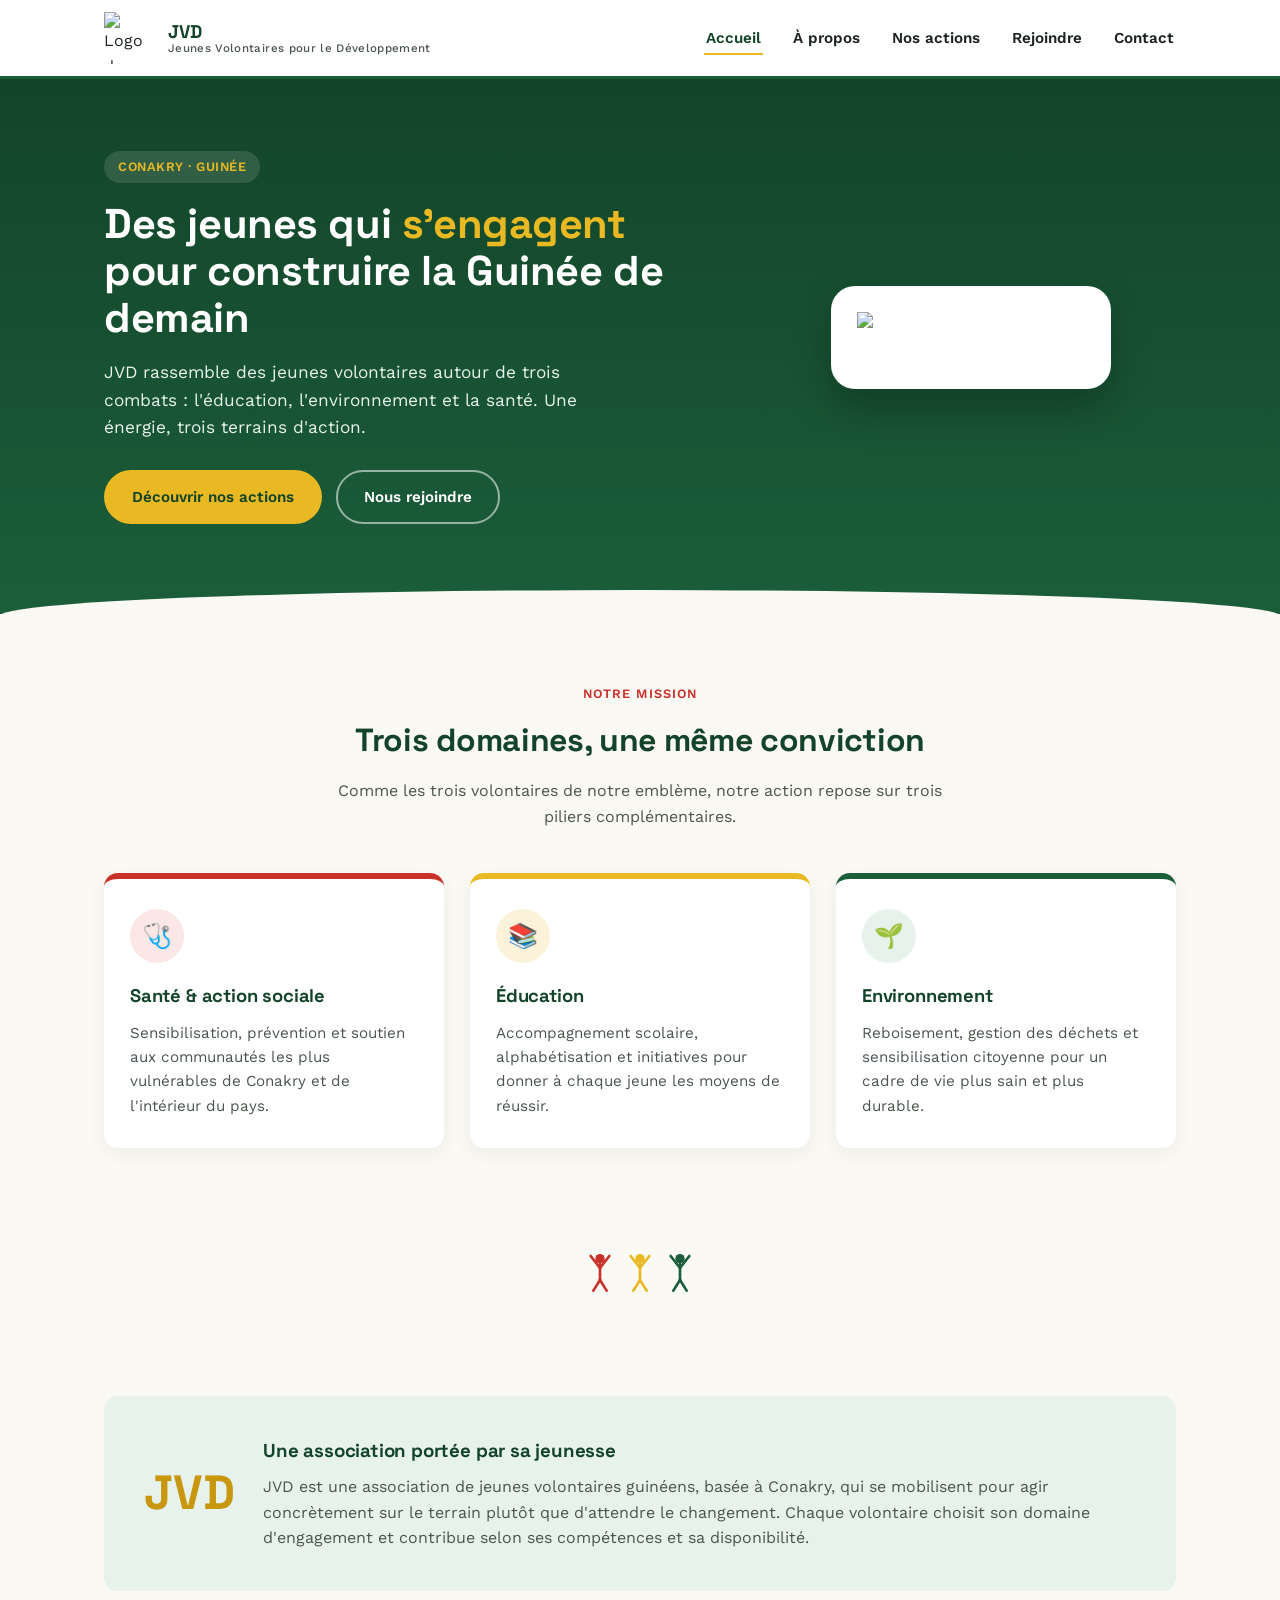
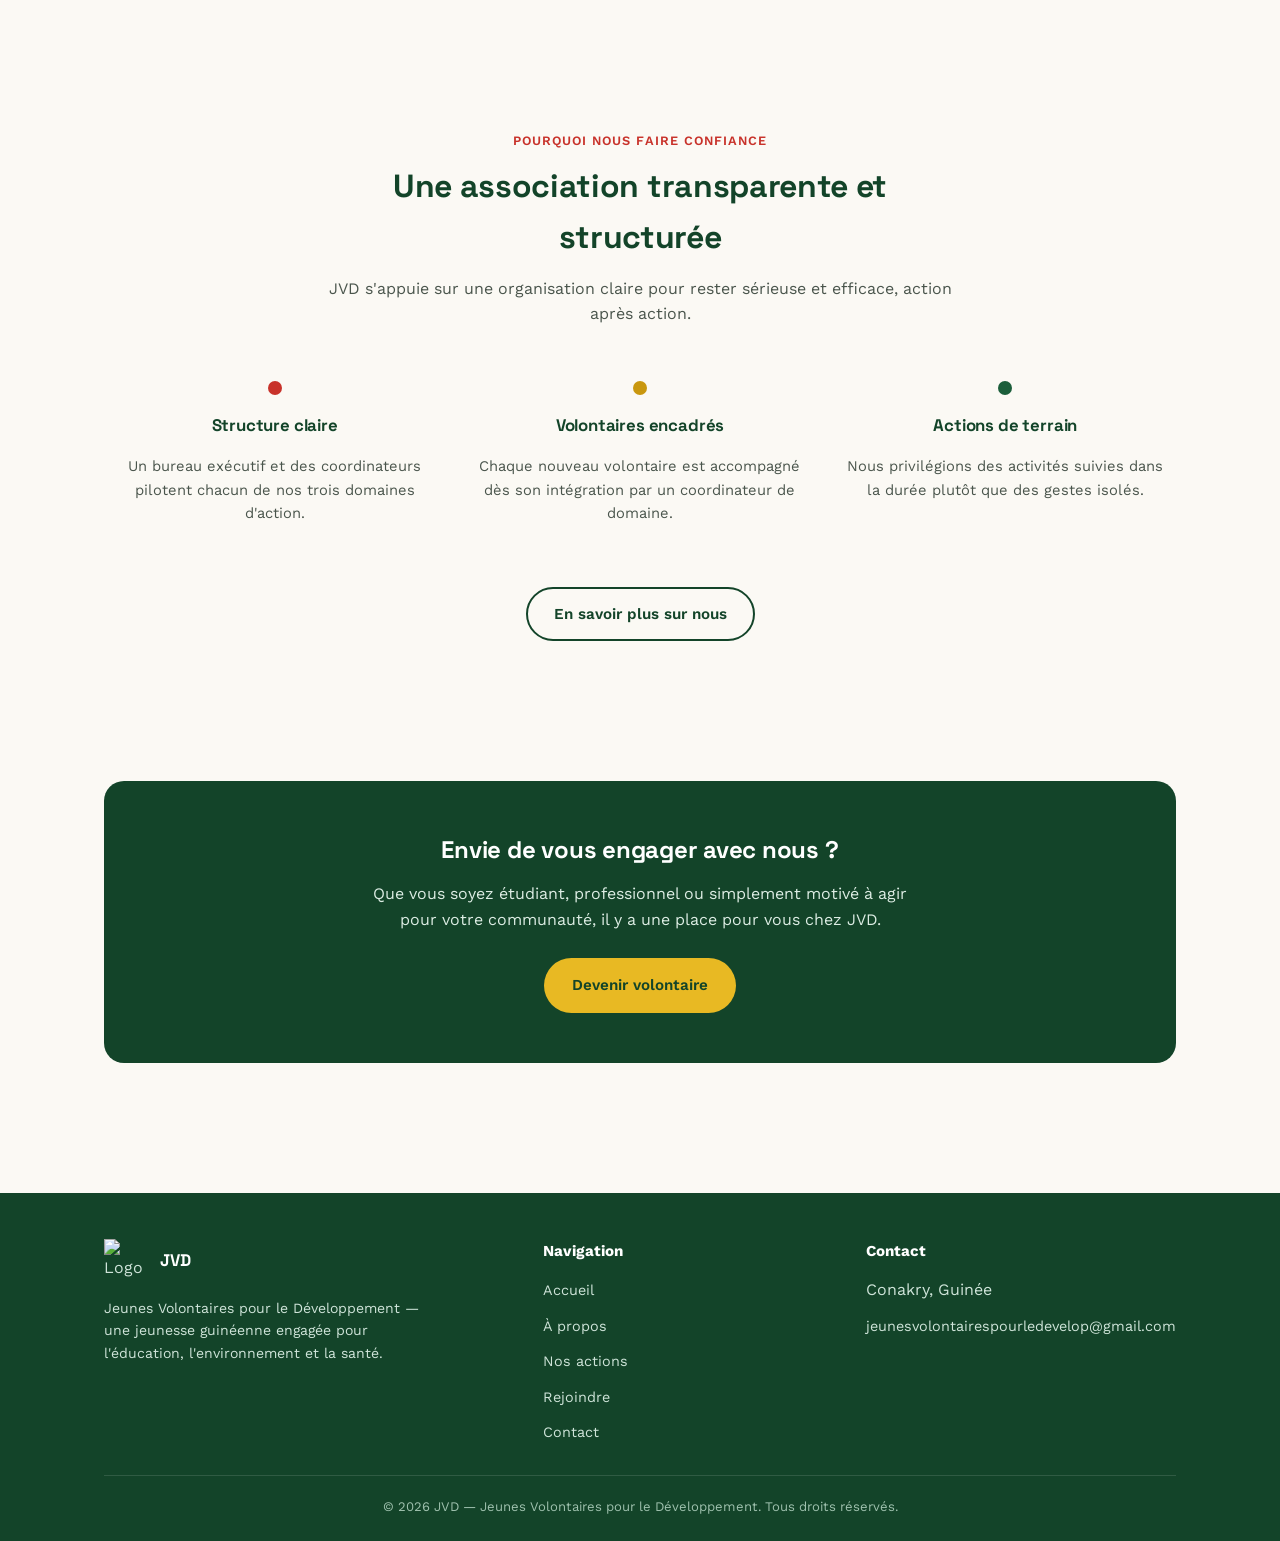
==== index.html @ d4196203 "Add files via upload" ====
<!DOCTYPE html>
<html lang="fr">
<head>
<meta charset="UTF-8">
<meta name="viewport" content="width=device-width, initial-scale=1.0">
<title>JVD — Jeunes Volontaires pour le Développement</title>
<meta name="description" content="JVD, Jeunes Volontaires pour le Développement, mobilise la jeunesse guinéenne autour de l'éducation, de l'environnement et de la santé, à Conakry et partout en Guinée.">
<link rel="icon" href="logo.png">
<link rel="stylesheet" href="style.css">
</head>
<body>
<a href="#main" class="skip-link">Aller au contenu</a>

<header>
  <div class="nav-row">
    <a href="index.html" class="brand">
      <img src="logo.png" alt="Logo de JVD">
      <span class="brand-text">
        <span class="brand-word">JVD</span>
        <span class="brand-tag">Jeunes Volontaires pour le Développement</span>
      </span>
    </a>
    <button class="nav-toggle" aria-label="Ouvrir le menu" aria-expanded="false">
      <span></span><span></span><span></span>
    </button>
    <nav>
      <ul>
        <li><a href="index.html" aria-current="page">Accueil</a></li>
        <li><a href="a-propos.html">À propos</a></li>
        <li><a href="actions.html">Nos actions</a></li>
        <li><a href="rejoindre.html">Rejoindre</a></li>
        <li><a href="contact.html">Contact</a></li>
      </ul>
    </nav>
  </div>
</header>

<main id="main">

  <section class="hero">
    <div class="wrap hero-grid">
      <div>
        <span class="eyebrow">Conakry · Guinée</span>
        <h1>Des jeunes qui <span class="accent">s'engagent</span> pour construire la Guinée de demain</h1>
        <p class="lead">JVD rassemble des jeunes volontaires autour de trois combats : l'éducation, l'environnement et la santé. Une énergie, trois terrains d'action.</p>
        <div class="btn-row">
          <a href="actions.html" class="btn btn-gold">Découvrir nos actions</a>
          <a href="contact.html" class="btn btn-outline">Nous rejoindre</a>
        </div>
      </div>
      <div class="hero-logo">
        <img src="logo.png" alt="Logo JVD — trois volontaires">
      </div>
    </div>
  </section>

  <section>
    <div class="wrap">
      <div class="section-head">
        <span class="kicker">Notre mission</span>
        <h2>Trois domaines, une même conviction</h2>
        <p>Comme les trois volontaires de notre emblème, notre action repose sur trois piliers complémentaires.</p>
      </div>
      <div class="domains">
        <div class="domain-card red">
          <div class="domain-icon">🩺</div>
          <h3>Santé &amp; action sociale</h3>
          <p>Sensibilisation, prévention et soutien aux communautés les plus vulnérables de Conakry et de l'intérieur du pays.</p>
        </div>
        <div class="domain-card gold">
          <div class="domain-icon">📚</div>
          <h3>Éducation</h3>
          <p>Accompagnement scolaire, alphabétisation et initiatives pour donner à chaque jeune les moyens de réussir.</p>
        </div>
        <div class="domain-card green">
          <div class="domain-icon">🌱</div>
          <h3>Environnement</h3>
          <p>Reboisement, gestion des déchets et sensibilisation citoyenne pour un cadre de vie plus sain et plus durable.</p>
        </div>
      </div>
    </div>
  </section>

  <div class="divider-trio">
    <svg viewBox="0 0 40 60" width="40" style="color:var(--red)"><circle cx="20" cy="10" r="7" fill="currentColor"/><g fill="none" stroke="currentColor" stroke-width="4" stroke-linecap="round"><line x1="20" y1="18" x2="20" y2="42"/><line x1="20" y1="24" x2="6" y2="6"/><line x1="20" y1="24" x2="34" y2="6"/><line x1="20" y1="42" x2="10" y2="58"/><line x1="20" y1="42" x2="30" y2="58"/></g></svg>
    <svg viewBox="0 0 40 60" width="40" style="color:var(--gold)"><circle cx="20" cy="10" r="7" fill="currentColor"/><g fill="none" stroke="currentColor" stroke-width="4" stroke-linecap="round"><line x1="20" y1="18" x2="20" y2="42"/><line x1="20" y1="24" x2="6" y2="6"/><line x1="20" y1="24" x2="34" y2="6"/><line x1="20" y1="42" x2="10" y2="58"/><line x1="20" y1="42" x2="30" y2="58"/></g></svg>
    <svg viewBox="0 0 40 60" width="40" style="color:var(--green)"><circle cx="20" cy="10" r="7" fill="currentColor"/><g fill="none" stroke="currentColor" stroke-width="4" stroke-linecap="round"><line x1="20" y1="18" x2="20" y2="42"/><line x1="20" y1="24" x2="6" y2="6"/><line x1="20" y1="24" x2="34" y2="6"/><line x1="20" y1="42" x2="10" y2="58"/><line x1="20" y1="42" x2="30" y2="58"/></g></svg>
  </div>

  <section>
    <div class="wrap">
      <div class="mission-strip">
        <span class="mark">JVD</span>
        <div>
          <h3 style="margin:0 0 8px;">Une association portée par sa jeunesse</h3>
          <p style="margin:0;color:var(--ink-soft);">JVD est une association de jeunes volontaires guinéens, basée à Conakry, qui se mobilisent pour agir concrètement sur le terrain plutôt que d'attendre le changement. Chaque volontaire choisit son domaine d'engagement et contribue selon ses compétences et sa disponibilité.</p>
        </div>
      </div>
    </div>
  </section>

  <section>
    <div class="wrap">
      <div class="section-head">
        <span class="kicker">Pourquoi nous faire confiance</span>
        <h2>Une association transparente et structurée</h2>
        <p>JVD s'appuie sur une organisation claire pour rester sérieuse et efficace, action après action.</p>
      </div>
      <div class="values">
        <div class="value">
          <div class="dot" style="background:var(--red);"></div>
          <h3 style="font-size:1.05rem;">Structure claire</h3>
          <p style="color:var(--ink-soft);font-size:.92rem;">Un bureau exécutif et des coordinateurs pilotent chacun de nos trois domaines d'action.</p>
        </div>
        <div class="value">
          <div class="dot" style="background:var(--gold-deep);"></div>
          <h3 style="font-size:1.05rem;">Volontaires encadrés</h3>
          <p style="color:var(--ink-soft);font-size:.92rem;">Chaque nouveau volontaire est accompagné dès son intégration par un coordinateur de domaine.</p>
        </div>
        <div class="value">
          <div class="dot" style="background:var(--green);"></div>
          <h3 style="font-size:1.05rem;">Actions de terrain</h3>
          <p style="color:var(--ink-soft);font-size:.92rem;">Nous privilégions des activités suivies dans la durée plutôt que des gestes isolés.</p>
        </div>
      </div>
      <div style="text-align:center;margin-top:36px;">
        <a href="a-propos.html" class="btn btn-outline" style="color:var(--green-deep);border-color:var(--green-deep);">En savoir plus sur nous</a>
      </div>
    </div>
  </section>

  <section>
    <div class="wrap">
      <div class="cta-band">
        <h2>Envie de vous engager avec nous ?</h2>
        <p>Que vous soyez étudiant, professionnel ou simplement motivé à agir pour votre communauté, il y a une place pour vous chez JVD.</p>
        <a href="rejoindre.html" class="btn btn-gold">Devenir volontaire</a>
      </div>
    </div>
  </section>

</main>

<footer>
  <div class="wrap">
    <div class="footer-grid">
      <div>
        <div class="footer-brand">
          <img src="logo.png" alt="Logo JVD">
          <strong style="color:#fff;font-family:'Space Grotesk';font-size:1.05rem;">JVD</strong>
        </div>
        <p style="max-width:320px;font-size:.88rem;">Jeunes Volontaires pour le Développement — une jeunesse guinéenne engagée pour l'éducation, l'environnement et la santé.</p>
      </div>
      <div>
        <h4>Navigation</h4>
        <ul>
          <li><a href="index.html">Accueil</a></li>
          <li><a href="a-propos.html">À propos</a></li>
          <li><a href="actions.html">Nos actions</a></li>
          <li><a href="rejoindre.html">Rejoindre</a></li>
        <li><a href="contact.html">Contact</a></li>
        </ul>
      </div>
      <div>
        <h4>Contact</h4>
        <ul>
          <li>Conakry, Guinée</li>
          <li><a href="mailto:jeunesvolontairespourledevelop@gmail.com">jeunesvolontairespourledevelop@gmail.com</a></li>
        </ul>
      </div>
    </div>
    <div class="footer-bottom">© 2026 JVD — Jeunes Volontaires pour le Développement. Tous droits réservés.</div>
  </div>
</footer>

<script src="script.js"></script>
</body>
</html>
---- style.css ----
/* ===========================================================
   JVD — Jeunes Volontaires pour le Développement
   Palette : vert #1B5E3A, or #E8B923, rouge #C8322A, crème #FBF9F4
   =========================================================== */

@import url('https://fonts.googleapis.com/css2?family=Space+Grotesk:wght@500;700&family=Work+Sans:wght@400;500;600&display=swap');

:root{
  --green-deep:#134429;
  --green:#1B5E3A;
  --green-tint:#E7F2EC;
  --gold:#E8B923;
  --gold-deep:#C9970E;
  --red:#C8322A;
  --cream:#FBF9F4;
  --ink:#1C231E;
  --ink-soft:#4A554C;
  --white:#FFFFFF;
  --radius:14px;
  --max:1120px;
}

*{box-sizing:border-box;}
html{scroll-behavior:smooth;}
body{
  margin:0;
  font-family:'Work Sans',sans-serif;
  color:var(--ink);
  background:var(--cream);
  line-height:1.6;
}
h1,h2,h3,.brand-word{
  font-family:'Space Grotesk',sans-serif;
  font-weight:700;
  letter-spacing:-0.01em;
  color:var(--green-deep);
}
a{color:inherit;text-decoration:none;}
img{max-width:100%;display:block;}
.wrap{max-width:var(--max);margin:0 auto;padding:0 24px;}

/* Skip link for keyboard users */
.skip-link{
  position:absolute;left:-999px;top:0;background:var(--gold);color:var(--ink);
  padding:8px 14px;border-radius:0 0 8px 0;z-index:200;
}
.skip-link:focus{left:0;}

/* ---------- Header ---------- */
header{
  background:var(--white);
  border-bottom:3px solid var(--green);
  position:sticky;top:0;z-index:100;
}
.nav-row{
  display:flex;align-items:center;justify-content:space-between;
  padding:12px 24px;max-width:var(--max);margin:0 auto;
}
.brand{display:flex;align-items:center;gap:12px;}
.brand img{height:52px;width:52px;object-fit:contain;}
.brand-text{display:flex;flex-direction:column;line-height:1.15;}
.brand-word{font-size:1.15rem;}
.brand-tag{font-size:.72rem;color:var(--ink-soft);font-weight:500;letter-spacing:.03em;}

nav ul{display:flex;gap:28px;list-style:none;margin:0;padding:0;}
nav a{
  font-weight:600;font-size:.95rem;color:var(--ink);
  padding:6px 2px;border-bottom:2px solid transparent;
  transition:border-color .15s ease, color .15s ease;
}
nav a:hover, nav a:focus, nav a[aria-current="page"]{
  border-bottom-color:var(--gold);color:var(--green-deep);
}

.nav-toggle{display:none;background:none;border:none;cursor:pointer;padding:6px;}
.nav-toggle span{display:block;width:26px;height:3px;background:var(--green-deep);margin:5px 0;border-radius:2px;}

@media (max-width:760px){
  nav{display:none;width:100%;}
  nav.open{display:block;}
  nav ul{flex-direction:column;gap:0;padding:10px 0;}
  nav a{display:block;padding:12px 4px;border-bottom:1px solid var(--green-tint);}
  .nav-toggle{display:block;}
  .nav-row{flex-wrap:wrap;}
}

/* ---------- Trio signature (les 3 volontaires) ---------- */
.trio{display:flex;gap:10px;align-items:flex-end;justify-content:center;}
.trio svg{height:34px;}
.divider-trio{display:flex;justify-content:center;padding:34px 0;}
.divider-trio svg{height:40px;}

/* ---------- Hero ---------- */
.hero{
  background:linear-gradient(180deg,var(--green-deep) 0%,var(--green) 100%);
  color:var(--white);
  padding:72px 0 90px;
  position:relative;
  overflow:hidden;
}
.hero::after{
  content:"";position:absolute;left:0;right:0;bottom:-2px;height:26px;
  background:var(--cream);
  border-radius:50% 50% 0 0 / 100% 100% 0 0;
}
.hero-grid{display:grid;grid-template-columns:1.2fr .8fr;gap:48px;align-items:center;}
.eyebrow{
  display:inline-flex;align-items:center;gap:8px;
  background:rgba(255,255,255,.12);color:var(--gold);
  padding:6px 14px;border-radius:999px;font-size:.8rem;font-weight:600;
  letter-spacing:.04em;text-transform:uppercase;margin-bottom:18px;
}
.hero h1{color:var(--white);font-size:2.6rem;line-height:1.12;margin:0 0 18px;}
.hero h1 .accent{color:var(--gold);}
.hero p.lead{font-size:1.08rem;color:#E9F3ED;max-width:520px;margin:0 0 28px;}
.hero-logo{
  background:var(--white);border-radius:24px;padding:26px;
  box-shadow:0 20px 40px rgba(0,0,0,.25);
  max-width:280px;margin:0 auto;
}

.btn-row{display:flex;gap:14px;flex-wrap:wrap;}
.btn{
  display:inline-flex;align-items:center;gap:8px;
  padding:13px 26px;border-radius:999px;font-weight:600;font-size:.95rem;
  transition:transform .15s ease, box-shadow .15s ease;
  border:2px solid transparent;
}
.btn:hover{transform:translateY(-2px);}
.btn-gold{background:var(--gold);color:var(--green-deep);}
.btn-gold:hover{box-shadow:0 10px 20px rgba(232,185,35,.35);}
.btn-outline{border-color:rgba(255,255,255,.55);color:var(--white);}
.btn-outline:hover{border-color:var(--white);}
.btn-green{background:var(--green);color:var(--white);}
.btn-green:hover{box-shadow:0 10px 20px rgba(27,94,58,.3);}

@media (max-width:760px){
  .hero-grid{grid-template-columns:1fr;}
  .hero h1{font-size:2rem;}
  .hero-logo{order:-1;max-width:180px;}
}

/* ---------- Sections generic ---------- */
section{padding:70px 0;}
.section-head{max-width:640px;margin:0 auto 44px;text-align:center;}
.section-head .kicker{
  color:var(--red);font-weight:600;font-size:.8rem;letter-spacing:.08em;
  text-transform:uppercase;display:block;margin-bottom:10px;
}
.section-head h2{font-size:2rem;margin:0 0 12px;}
.section-head p{color:var(--ink-soft);margin:0;}

/* ---------- Domain cards (3 couleurs = 3 domaines, comme le logo) ---------- */
.domains{display:grid;grid-template-columns:repeat(3,1fr);gap:26px;}
.domain-card{
  background:var(--white);border-radius:var(--radius);padding:30px 26px;
  border-top:6px solid var(--green);
  box-shadow:0 6px 20px rgba(28,35,30,.06);
}
.domain-card.red{border-top-color:var(--red);}
.domain-card.gold{border-top-color:var(--gold);}
.domain-card.green{border-top-color:var(--green);}
.domain-icon{
  width:54px;height:54px;border-radius:50%;
  display:flex;align-items:center;justify-content:center;
  margin-bottom:18px;font-size:1.5rem;
}
.domain-card.red .domain-icon{background:#FBE7E5;}
.domain-card.gold .domain-icon{background:#FCF2D9;}
.domain-card.green .domain-icon{background:var(--green-tint);}
.domain-card h3{font-size:1.15rem;margin:0 0 10px;}
.domain-card p{color:var(--ink-soft);font-size:.95rem;margin:0;}

@media (max-width:820px){.domains{grid-template-columns:1fr;}}

/* ---------- Mission strip ---------- */
.mission-strip{
  background:var(--green-tint);
  border-radius:var(--radius);
  padding:40px;
  display:grid;grid-template-columns:auto 1fr;gap:28px;align-items:center;
}
.mission-strip .mark{
  font-family:'Space Grotesk';font-size:3rem;color:var(--gold-deep);font-weight:700;
}
@media (max-width:700px){.mission-strip{grid-template-columns:1fr;text-align:center;}}

/* ---------- CTA band ---------- */
.cta-band{
  background:var(--green-deep);color:var(--white);border-radius:20px;
  padding:50px 40px;text-align:center;
}
.cta-band h2{color:var(--white);margin:0 0 12px;}
.cta-band p{color:#DDEDE4;max-width:560px;margin:0 auto 26px;}

/* ---------- Values / list ---------- */
.values{display:grid;grid-template-columns:repeat(3,1fr);gap:24px;}
.value{text-align:center;padding:10px;}
.value .dot{
  width:14px;height:14px;border-radius:50%;margin:0 auto 14px;
}
@media (max-width:820px){.values{grid-template-columns:1fr;}}

/* ---------- Timeline-ish list for approach (not numbered claim of history) ---------- */
.pillars{display:flex;flex-direction:column;gap:18px;}
.pillar{
  display:grid;grid-template-columns:56px 1fr;gap:20px;
  background:var(--white);border-radius:var(--radius);padding:22px 24px;
  box-shadow:0 4px 14px rgba(28,35,30,.05);
}
.pillar .num{
  width:56px;height:56px;border-radius:50%;display:flex;align-items:center;justify-content:center;
  font-family:'Space Grotesk';font-weight:700;color:var(--white);font-size:1.1rem;
}
.pillar h3{margin:0 0 6px;font-size:1.05rem;}
.pillar p{margin:0;color:var(--ink-soft);font-size:.94rem;}

/* ---------- Contact ---------- */
.contact-grid{display:grid;grid-template-columns:.9fr 1.1fr;gap:40px;align-items:start;}
.contact-card{
  background:var(--white);border-radius:var(--radius);padding:30px;
  box-shadow:0 6px 20px rgba(28,35,30,.06);
}
.contact-info-item{display:flex;gap:14px;margin-bottom:20px;align-items:flex-start;}
.contact-info-item .ic{
  width:40px;height:40px;border-radius:10px;background:var(--green-tint);
  display:flex;align-items:center;justify-content:center;flex-shrink:0;font-size:1.1rem;
}
.contact-info-item h3{margin:0 0 4px;font-size:.98rem;}
.contact-info-item p, .contact-info-item a{margin:0;color:var(--ink-soft);font-size:.92rem;}

form{display:flex;flex-direction:column;gap:16px;}
label{font-weight:600;font-size:.9rem;margin-bottom:6px;display:block;}
input,textarea,select{
  width:100%;padding:12px 14px;border:1.5px solid #DCE5DF;border-radius:10px;
  font-family:inherit;font-size:.95rem;background:var(--white);
}
input:focus,textarea:focus,select:focus{outline:2px solid var(--gold);border-color:var(--gold);}
.form-row{display:grid;grid-template-columns:1fr 1fr;gap:16px;}
@media (max-width:700px){.contact-grid,.form-row{grid-template-columns:1fr;}}
.note-box{
  background:#FCF2D9;border-left:4px solid var(--gold);border-radius:10px;
  padding:14px 16px;font-size:.88rem;color:var(--ink);margin-top:18px;
}

/* ---------- Footer ---------- */
footer{background:var(--green-deep);color:#CFE4D9;padding:46px 0 24px;margin-top:60px;}
.footer-grid{display:grid;grid-template-columns:1.4fr 1fr 1fr;gap:36px;margin-bottom:30px;}
footer h4{color:var(--white);font-size:.95rem;margin:0 0 14px;}
footer ul{list-style:none;padding:0;margin:0;display:flex;flex-direction:column;gap:10px;}
footer a{color:#CFE4D9;font-size:.9rem;}
footer a:hover{color:var(--gold);}
.footer-brand{display:flex;gap:12px;align-items:center;margin-bottom:14px;}
.footer-brand img{height:44px;width:44px;}
.footer-bottom{
  border-top:1px solid rgba(255,255,255,.12);padding-top:20px;
  text-align:center;font-size:.82rem;color:#9FC1AE;
}
@media (max-width:760px){.footer-grid{grid-template-columns:1fr;}}

/* ---------- FAQ ---------- */
.faq{display:flex;flex-direction:column;gap:2px;border-radius:var(--radius);overflow:hidden;box-shadow:0 6px 20px rgba(28,35,30,.06);}
.faq-item{background:var(--white);}
.faq-item summary{
  padding:20px 24px;cursor:pointer;font-weight:600;font-family:'Space Grotesk';
  color:var(--green-deep);list-style:none;display:flex;justify-content:space-between;align-items:center;gap:16px;
}
.faq-item summary::-webkit-details-marker{display:none;}
.faq-item summary::after{content:"+";font-size:1.4rem;color:var(--gold-deep);flex-shrink:0;}
.faq-item[open] summary::after{content:"–";}
.faq-item p{margin:0;padding:0 24px 20px;color:var(--ink-soft);font-size:.94rem;}

/* ---------- Organisation ---------- */
.org-grid{display:grid;grid-template-columns:repeat(3,1fr);gap:24px;}
.org-card{
  background:var(--white);border-radius:var(--radius);padding:26px;text-align:center;
  box-shadow:0 4px 14px rgba(28,35,30,.05);
}
.org-card .avatar{
  width:64px;height:64px;border-radius:50%;margin:0 auto 14px;
  display:flex;align-items:center;justify-content:center;font-size:1.6rem;
  background:var(--green-tint);
}
.org-card h3{margin:0 0 4px;font-size:1rem;}
.org-card .role{color:var(--gold-deep);font-weight:600;font-size:.82rem;text-transform:uppercase;letter-spacing:.03em;margin-bottom:10px;display:block;}
.org-card p{margin:0;color:var(--ink-soft);font-size:.88rem;}
@media (max-width:820px){.org-grid{grid-template-columns:1fr;}}

/* ---------- Steps (rejoindre) ---------- */
.steps{display:grid;grid-template-columns:repeat(4,1fr);gap:20px;counter-reset:step;}
.step{background:var(--white);border-radius:var(--radius);padding:26px 22px;box-shadow:0 4px 14px rgba(28,35,30,.05);position:relative;}
.step::before{
  counter-increment:step;content:counter(step);
  width:36px;height:36px;border-radius:50%;background:var(--green-deep);color:var(--white);
  display:flex;align-items:center;justify-content:center;font-family:'Space Grotesk';font-weight:700;
  margin-bottom:14px;
}
.step h3{margin:0 0 8px;font-size:1rem;}
.step p{margin:0;color:var(--ink-soft);font-size:.88rem;}
@media (max-width:820px){.steps{grid-template-columns:1fr 1fr;}}
@media (max-width:560px){.steps{grid-template-columns:1fr;}}

/* ---------- Criteria list ---------- */
.criteria{display:grid;grid-template-columns:1fr 1fr;gap:16px;}
.criteria li{
  list-style:none;background:var(--white);border-radius:10px;padding:16px 18px;
  display:flex;gap:12px;align-items:flex-start;box-shadow:0 3px 10px rgba(28,35,30,.05);font-size:.92rem;color:var(--ink-soft);
}
.criteria li::before{content:"✓";color:var(--green);font-weight:700;flex-shrink:0;}
.criteria{padding:0;margin:0;}
@media (max-width:700px){.criteria{grid-template-columns:1fr;}}

/* Reduced motion */
@media (prefers-reduced-motion:reduce){
  html{scroll-behavior:auto;}
  .btn:hover{transform:none;}
}
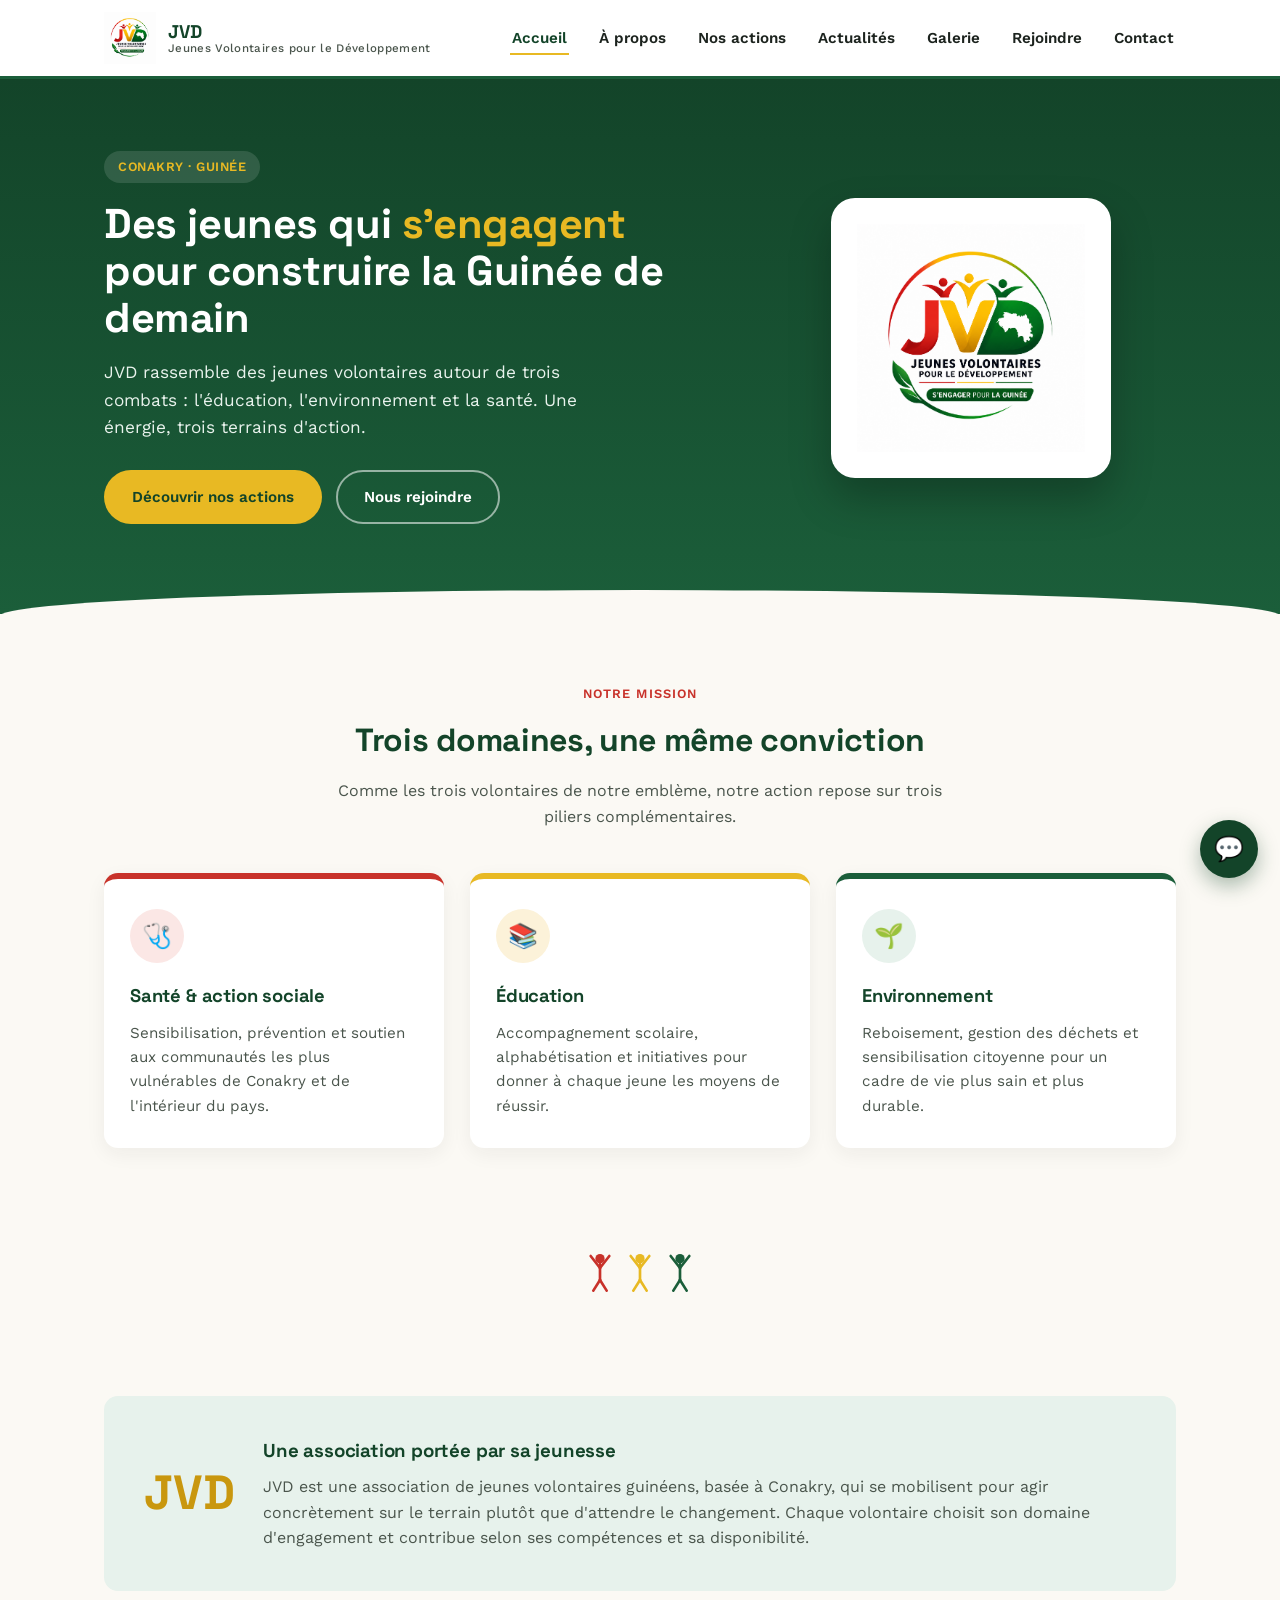
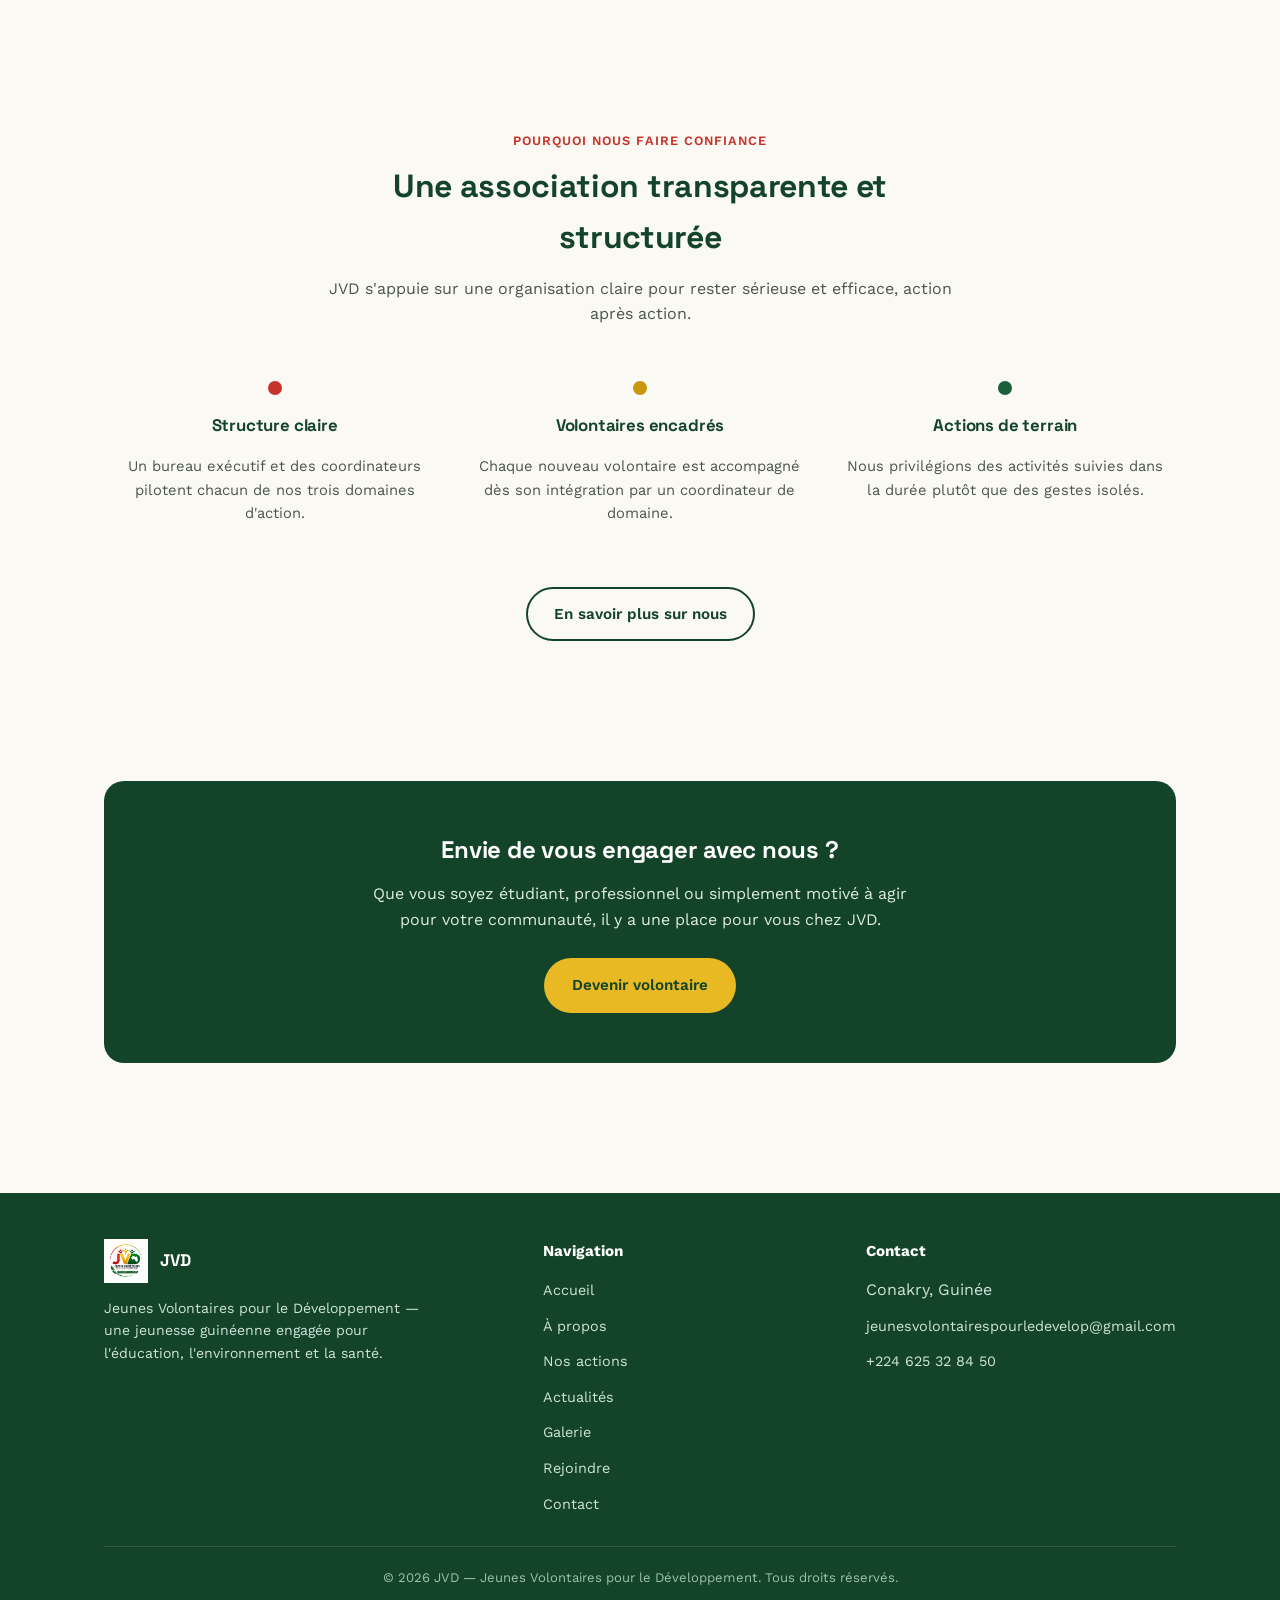
==== commit 8096aa65: "Add files via upload" ====
--- a/index.html
+++ b/index.html
@@ -28,6 +28,8 @@
         <li><a href="index.html" aria-current="page">Accueil</a></li>
         <li><a href="a-propos.html">À propos</a></li>
         <li><a href="actions.html">Nos actions</a></li>
+        <li><a href="actualites.html">Actualités</a></li>
+        <li><a href="galerie.html">Galerie</a></li>
         <li><a href="rejoindre.html">Rejoindre</a></li>
         <li><a href="contact.html">Contact</a></li>
       </ul>
@@ -157,7 +159,9 @@
           <li><a href="index.html">Accueil</a></li>
           <li><a href="a-propos.html">À propos</a></li>
           <li><a href="actions.html">Nos actions</a></li>
-          <li><a href="rejoindre.html">Rejoindre</a></li>
+          <li><a href="actualites.html">Actualités</a></li>
+        <li><a href="galerie.html">Galerie</a></li>
+        <li><a href="rejoindre.html">Rejoindre</a></li>
         <li><a href="contact.html">Contact</a></li>
         </ul>
       </div>
@@ -166,6 +170,7 @@
         <ul>
           <li>Conakry, Guinée</li>
           <li><a href="mailto:jeunesvolontairespourledevelop@gmail.com">jeunesvolontairespourledevelop@gmail.com</a></li>
+          <li><a href="https://wa.me/224625328450">+224 625 32 84 50</a></li>
         </ul>
       </div>
     </div>
@@ -174,5 +179,6 @@
 </footer>
 
 <script src="script.js"></script>
+<script src="assistant.js"></script>
 </body>
 </html>
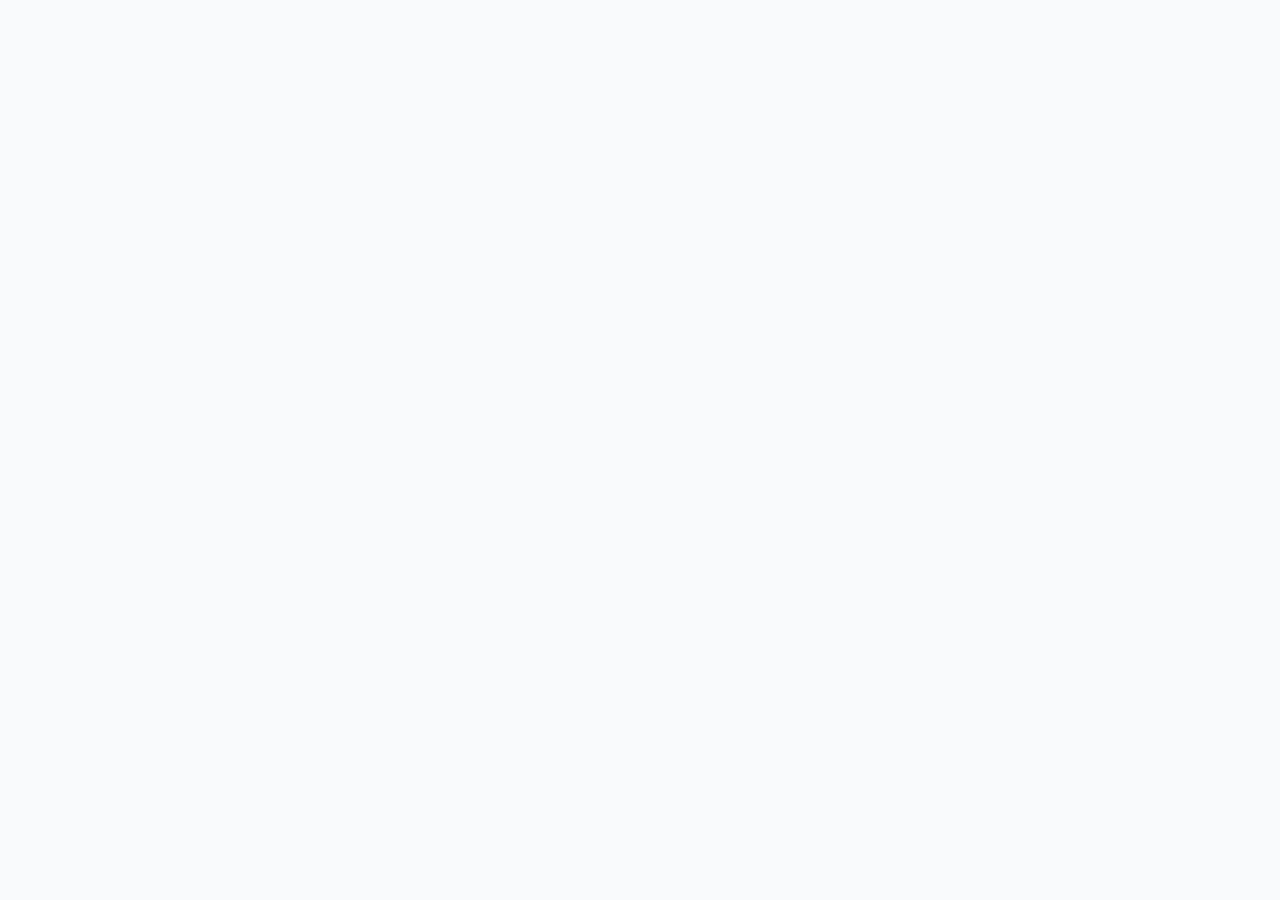
==== commit 8e132981: "Add files via upload" ====
--- a/index.html
+++ b/index.html
@@ -1,184 +1,82 @@
 <!DOCTYPE html>
 <html lang="fr">
 <head>
-<meta charset="UTF-8">
-<meta name="viewport" content="width=device-width, initial-scale=1.0">
-<title>JVD — Jeunes Volontaires pour le Développement</title>
-<meta name="description" content="JVD, Jeunes Volontaires pour le Développement, mobilise la jeunesse guinéenne autour de l'éducation, de l'environnement et de la santé, à Conakry et partout en Guinée.">
-<link rel="icon" href="logo.png">
-<link rel="stylesheet" href="style.css">
-</head>
-<body>
-<a href="#main" class="skip-link">Aller au contenu</a>
+    <meta charset="UTF-8">
+    <meta name="viewport" content="width=device-width, initial-scale=1.0">
+    <title>Djigo - Trouve ton opportunité</title>
 
-<header>
-  <div class="nav-row">
-    <a href="index.html" class="brand">
-      <img src="logo.png" alt="Logo de JVD">
-      <span class="brand-text">
-        <span class="brand-word">JVD</span>
-        <span class="brand-tag">Jeunes Volontaires pour le Développement</span>
-      </span>
-    </a>
-    <button class="nav-toggle" aria-label="Ouvrir le menu" aria-expanded="false">
-      <span></span><span></span><span></span>
-    </button>
-    <nav>
-      <ul>
-        <li><a href="index.html" aria-current="page">Accueil</a></li>
-        <li><a href="a-propos.html">À propos</a></li>
-        <li><a href="actions.html">Nos actions</a></li>
-        <li><a href="actualites.html">Actualités</a></li>
-        <li><a href="galerie.html">Galerie</a></li>
-        <li><a href="rejoindre.html">Rejoindre</a></li>
-        <li><a href="contact.html">Contact</a></li>
-      </ul>
-    </nav>
-  </div>
-</header>
+    <style>
+        * {
+            margin: 0;
+            padding: 0;
+            box-sizing: border-box;
+            font-family: Arial, sans-serif;
+        }
 
-<main id="main">
+        body {
+            background: #f8fafc;
+            color: #172033;
+        }
 
-  <section class="hero">
-    <div class="wrap hero-grid">
-      <div>
-        <span class="eyebrow">Conakry · Guinée</span>
-        <h1>Des jeunes qui <span class="accent">s'engagent</span> pour construire la Guinée de demain</h1>
-        <p class="lead">JVD rassemble des jeunes volontaires autour de trois combats : l'éducation, l'environnement et la santé. Une énergie, trois terrains d'action.</p>
-        <div class="btn-row">
-          <a href="actions.html" class="btn btn-gold">Découvrir nos actions</a>
-          <a href="contact.html" class="btn btn-outline">Nous rejoindre</a>
-        </div>
-      </div>
-      <div class="hero-logo">
-        <img src="logo.png" alt="Logo JVD — trois volontaires">
-      </div>
-    </div>
-  </section>
+        header {
+            background: white;
+            padding: 20px 8%;
+            display: flex;
+            justify-content: space-between;
+            align-items: center;
+            box-shadow: 0 2px 10px rgba(0,0,0,0.05);
+        }
 
-  <section>
-    <div class="wrap">
-      <div class="section-head">
-        <span class="kicker">Notre mission</span>
-        <h2>Trois domaines, une même conviction</h2>
-        <p>Comme les trois volontaires de notre emblème, notre action repose sur trois piliers complémentaires.</p>
-      </div>
-      <div class="domains">
-        <div class="domain-card red">
-          <div class="domain-icon">🩺</div>
-          <h3>Santé &amp; action sociale</h3>
-          <p>Sensibilisation, prévention et soutien aux communautés les plus vulnérables de Conakry et de l'intérieur du pays.</p>
-        </div>
-        <div class="domain-card gold">
-          <div class="domain-icon">📚</div>
-          <h3>Éducation</h3>
-          <p>Accompagnement scolaire, alphabétisation et initiatives pour donner à chaque jeune les moyens de réussir.</p>
-        </div>
-        <div class="domain-card green">
-          <div class="domain-icon">🌱</div>
-          <h3>Environnement</h3>
-          <p>Reboisement, gestion des déchets et sensibilisation citoyenne pour un cadre de vie plus sain et plus durable.</p>
-        </div>
-      </div>
-    </div>
-  </section>
+        .logo {
+            font-size: 28px;
+            font-weight: bold;
+            color: #1464f4;
+        }
 
-  <div class="divider-trio">
-    <svg viewBox="0 0 40 60" width="40" style="color:var(--red)"><circle cx="20" cy="10" r="7" fill="currentColor"/><g fill="none" stroke="currentColor" stroke-width="4" stroke-linecap="round"><line x1="20" y1="18" x2="20" y2="42"/><line x1="20" y1="24" x2="6" y2="6"/><line x1="20" y1="24" x2="34" y2="6"/><line x1="20" y1="42" x2="10" y2="58"/><line x1="20" y1="42" x2="30" y2="58"/></g></svg>
-    <svg viewBox="0 0 40 60" width="40" style="color:var(--gold)"><circle cx="20" cy="10" r="7" fill="currentColor"/><g fill="none" stroke="currentColor" stroke-width="4" stroke-linecap="round"><line x1="20" y1="18" x2="20" y2="42"/><line x1="20" y1="24" x2="6" y2="6"/><line x1="20" y1="24" x2="34" y2="6"/><line x1="20" y1="42" x2="10" y2="58"/><line x1="20" y1="42" x2="30" y2="58"/></g></svg>
-    <svg viewBox="0 0 40 60" width="40" style="color:var(--green)"><circle cx="20" cy="10" r="7" fill="currentColor"/><g fill="none" stroke="currentColor" stroke-width="4" stroke-linecap="round"><line x1="20" y1="18" x2="20" y2="42"/><line x1="20" y1="24" x2="6" y2="6"/><line x1="20" y1="24" x2="34" y2="6"/><line x1="20" y1="42" x2="10" y2="58"/><line x1="20" y1="42" x2="30" y2="58"/></g></svg>
-  </div>
+        nav a {
+            margin-left: 25px;
+            text-decoration: none;
+            color: #333;
+            font-weight: 500;
+        }
 
-  <section>
-    <div class="wrap">
-      <div class="mission-strip">
-        <span class="mark">JVD</span>
-        <div>
-          <h3 style="margin:0 0 8px;">Une association portée par sa jeunesse</h3>
-          <p style="margin:0;color:var(--ink-soft);">JVD est une association de jeunes volontaires guinéens, basée à Conakry, qui se mobilisent pour agir concrètement sur le terrain plutôt que d'attendre le changement. Chaque volontaire choisit son domaine d'engagement et contribue selon ses compétences et sa disponibilité.</p>
-        </div>
-      </div>
-    </div>
-  </section>
+        .btn {
+            padding: 12px 22px;
+            border-radius: 8px;
+            text-decoration: none;
+            font-weight: bold;
+            display: inline-block;
+        }
 
-  <section>
-    <div class="wrap">
-      <div class="section-head">
-        <span class="kicker">Pourquoi nous faire confiance</span>
-        <h2>Une association transparente et structurée</h2>
-        <p>JVD s'appuie sur une organisation claire pour rester sérieuse et efficace, action après action.</p>
-      </div>
-      <div class="values">
-        <div class="value">
-          <div class="dot" style="background:var(--red);"></div>
-          <h3 style="font-size:1.05rem;">Structure claire</h3>
-          <p style="color:var(--ink-soft);font-size:.92rem;">Un bureau exécutif et des coordinateurs pilotent chacun de nos trois domaines d'action.</p>
-        </div>
-        <div class="value">
-          <div class="dot" style="background:var(--gold-deep);"></div>
-          <h3 style="font-size:1.05rem;">Volontaires encadrés</h3>
-          <p style="color:var(--ink-soft);font-size:.92rem;">Chaque nouveau volontaire est accompagné dès son intégration par un coordinateur de domaine.</p>
-        </div>
-        <div class="value">
-          <div class="dot" style="background:var(--green);"></div>
-          <h3 style="font-size:1.05rem;">Actions de terrain</h3>
-          <p style="color:var(--ink-soft);font-size:.92rem;">Nous privilégions des activités suivies dans la durée plutôt que des gestes isolés.</p>
-        </div>
-      </div>
-      <div style="text-align:center;margin-top:36px;">
-        <a href="a-propos.html" class="btn btn-outline" style="color:var(--green-deep);border-color:var(--green-deep);">En savoir plus sur nous</a>
-      </div>
-    </div>
-  </section>
+        .btn-primary {
+            background: #1464f4;
+            color: white;
+        }
 
-  <section>
-    <div class="wrap">
-      <div class="cta-band">
-        <h2>Envie de vous engager avec nous ?</h2>
-        <p>Que vous soyez étudiant, professionnel ou simplement motivé à agir pour votre communauté, il y a une place pour vous chez JVD.</p>
-        <a href="rejoindre.html" class="btn btn-gold">Devenir volontaire</a>
-      </div>
-    </div>
-  </section>
+        .hero {
+            min-height: 520px;
+            padding: 90px 8%;
+            display: flex;
+            align-items: center;
+            justify-content: space-between;
+            gap: 40px;
+        }
 
-</main>
+        .hero-text {
+            max-width: 600px;
+        }
 
-<footer>
-  <div class="wrap">
-    <div class="footer-grid">
-      <div>
-        <div class="footer-brand">
-          <img src="logo.png" alt="Logo JVD">
-          <strong style="color:#fff;font-family:'Space Grotesk';font-size:1.05rem;">JVD</strong>
-        </div>
-        <p style="max-width:320px;font-size:.88rem;">Jeunes Volontaires pour le Développement — une jeunesse guinéenne engagée pour l'éducation, l'environnement et la santé.</p>
-      </div>
-      <div>
-        <h4>Navigation</h4>
-        <ul>
-          <li><a href="index.html">Accueil</a></li>
-          <li><a href="a-propos.html">À propos</a></li>
-          <li><a href="actions.html">Nos actions</a></li>
-          <li><a href="actualites.html">Actualités</a></li>
-        <li><a href="galerie.html">Galerie</a></li>
-        <li><a href="rejoindre.html">Rejoindre</a></li>
-        <li><a href="contact.html">Contact</a></li>
-        </ul>
-      </div>
-      <div>
-        <h4>Contact</h4>
-        <ul>
-          <li>Conakry, Guinée</li>
-          <li><a href="mailto:jeunesvolontairespourledevelop@gmail.com">jeunesvolontairespourledevelop@gmail.com</a></li>
-          <li><a href="https://wa.me/224625328450">+224 625 32 84 50</a></li>
-        </ul>
-      </div>
-    </div>
-    <div class="footer-bottom">© 2026 JVD — Jeunes Volontaires pour le Développement. Tous droits réservés.</div>
-  </div>
-</footer>
+        .hero h1 {
+            font-size: 52px;
+            line-height: 1.1;
+            margin-bottom: 25px;
+        }
 
-<script src="script.js"></script>
-<script src="assistant.js"></script>
-</body>
-</html>
+        .hero h1 span {
+            color: #1464f4;
+        }
+
+        .hero p {
+            font-size: 19px;
+            line-height: 1.6;
+            color:
